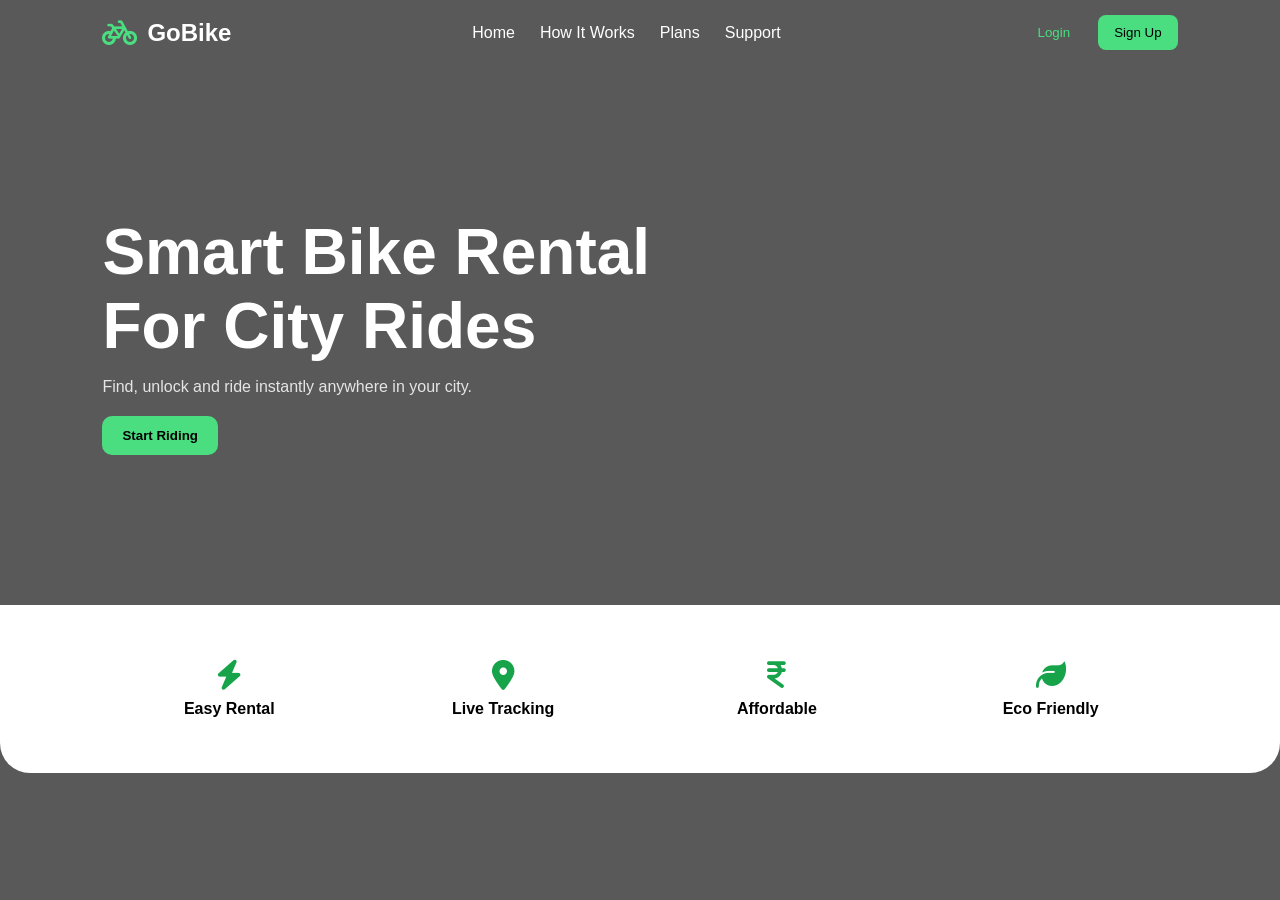
==== Index.html @ 446314be "first message" ====
<!DOCTYPE html>
<html lang="en">
<head>
<meta charset="UTF-8">
<meta name="viewport" content="width=device-width, initial-scale=1.0">

<title>GoBike</title>

<link rel="stylesheet" href="https://cdnjs.cloudflare.com/ajax/libs/font-awesome/6.5.0/css/all.min.css">

<style>

*{
    margin:0;
    padding:0;
    box-sizing:border-box;
}

html, body{
    height:100%;
    font-family:Arial, Helvetica, sans-serif;
}

/* BACKGROUND */
body{
    background:url("https://png.pngtree.com/thumb_back/fh260/background/20200802/pngtree-bike-trail-siluet-illustration-image_379913.jpg")
    no-repeat center center/cover;
    position:relative;
    color:white;
    overflow:hidden; 
}


body::before{
    content:"";
    position:absolute;
    top:0;
    left:0;
    width:100%;
    height:100%;
    background:rgba(0,0,0,0.65);
    z-index:0;
}


header, section{
    position:relative;
    z-index:1;
}


header{
    padding:15px 8%;
}

nav{
    display:flex;
    justify-content:space-between;
    align-items:center;
}

.logo{
    display:flex;
    align-items:center;
    gap:10px;
}

.logo i{
    color:#4ade80;
    font-size:28px;
}

.nav-links{
    display:flex;
    gap:25px;
}

.nav-links a{
    color:white;
    text-decoration:none;
}

.nav-links a:hover{
    color:#4ade80;
}

.nav-buttons{
    display:flex;
    gap:12px;
}

.nav-buttons button{
    padding:10px 16px;
    border:none;
    border-radius:8px;
    cursor:pointer;
}

.login-btn{
    background:transparent;
    border:1px solid #4ade80;
    color:#4ade80;
}

.signup-btn{
    background:#4ade80;
    color:black;
}


.hero{
    height:60vh;   
    display:flex;
    align-items:center;
    padding:0 8%;
}

.hero-content{
    max-width:600px;
}

.hero h1{
    font-size:clamp(2rem,5vw,4rem);
}

.hero p{
    margin-top:15px;
    color:#e5e5e5;
    font-size:16px;
}

.hero button{
    margin-top:20px;
    padding:12px 20px;
    border:none;
    border-radius:10px;
    background:#4ade80;
    color:black;
    font-weight:bold;
    cursor: pointer;
}


.features{
    background:white;
    color:black;
    padding:35px 8%;
    border-top-left-radius:0;
    border-top-right-radius:0;
    border-bottom-left-radius:30px;
    border-bottom-right-radius:30px;
}


.feature-grid{
    display:grid;
    grid-template-columns:repeat(4,1fr);
    gap:20px;
}


.feature-card{
    text-align:center;
    padding:20px;
    display:flex;
    flex-direction:column;
    align-items:center;
    justify-content:center;
    gap:10px;
     
}


.feature-card i{
    font-size:30px;
    color:#16a34a;
}

.feature-card h3{
    font-size:16px;
}


@media(max-width:900px){
    .feature-grid{
        grid-template-columns:repeat(2,1fr);
    }
}

@media(max-width:600px){
    nav{
        flex-direction:column;
        gap:10px;
    }

    .hero{
        text-align:center;
        justify-content:center;
    }

    .feature-grid{
        grid-template-columns:repeat(1,1fr);
    }
}

</style>
</head>

<body>

<header>
    <nav>

        <div class="logo">
            <i class="fa-solid fa-bicycle"></i>
            <h2>GoBike</h2>
        </div>

        <div class="nav-links">
            <a href="#">Home</a>
            <a href="#">How It Works</a>
            <a href="#">Plans</a>
            <a href="#">Support</a>
        </div>

        <div class="nav-buttons">
            <a href="login.html"><button class="login-btn">Login</button></a>
            <a href="signup.html"><button class="signup-btn">Sign Up</button></a>
        </div>

    </nav>
</header>

<section class="hero">
    <div class="hero-content">
        <h1>Smart Bike Rental For City Rides</h1>
        <p>Find, unlock and ride instantly anywhere in your city.</p>
        <a href="login.html"><button type="button">Start Riding</button></a>
    </div>
</section>

<section class="features">

    <div class="feature-grid">

        <div class="feature-card">
            <i class="fa-solid fa-bolt"></i>
            <h3>Easy Rental</h3>
        </div>

        <div class="feature-card">
            <i class="fa-solid fa-location-dot"></i>
            <h3>Live Tracking</h3>
        </div>

        <div class="feature-card">
            <i class="fa-solid fa-indian-rupee-sign"></i>
            <h3>Affordable</h3>
        </div>

        <div class="feature-card">
            <i class="fa-solid fa-leaf"></i>
            <h3>Eco Friendly</h3>
        </div>

    </div>

</section>

</body>
</html>
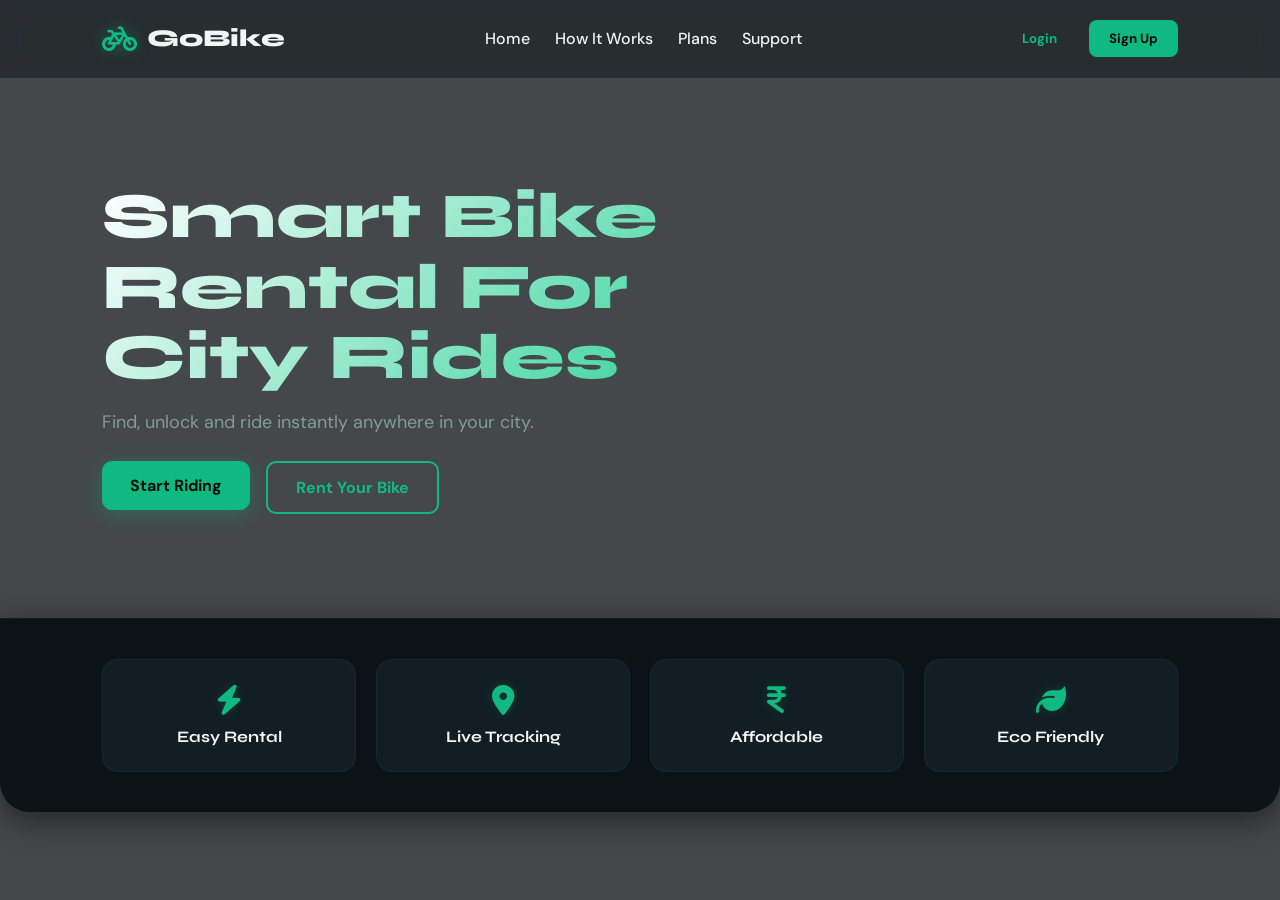
==== commit 25199143: "feat: Add dual portal system, owner dashboard, bike listing, notifications, and booking history" ====
--- a/Index.html
+++ b/Index.html
@@ -6,6 +6,7 @@
 
 <title>GoBike</title>
 
+<link rel="stylesheet" href="theme.css">
 <link rel="stylesheet" href="https://cdnjs.cloudflare.com/ajax/libs/font-awesome/6.5.0/css/all.min.css">
 
 <style>
@@ -18,7 +19,7 @@
 
 html, body{
     height:100%;
-    font-family:Arial, Helvetica, sans-serif;
+    font-family: var(--ff-body);
 }
 
 /* BACKGROUND */
@@ -26,7 +27,7 @@
     background:url("https://png.pngtree.com/thumb_back/fh260/background/20200802/pngtree-bike-trail-siluet-illustration-image_379913.jpg")
     no-repeat center center/cover;
     position:relative;
-    color:white;
+    color: var(--text);
     overflow:hidden; 
 }
 
@@ -38,7 +39,7 @@
     left:0;
     width:100%;
     height:100%;
-    background:rgba(0,0,0,0.65);
+    background: rgba(6, 11, 14, 0.75);
     z-index:0;
 }
 
@@ -50,7 +51,11 @@
 
 
 header{
-    padding:15px 8%;
+    padding: 20px 8%;
+    background: rgba(12, 19, 23, 0.5);
+    backdrop-filter: blur(12px);
+    -webkit-backdrop-filter: blur(12px);
+    border-bottom: 1px solid var(--border);
 }
 
 nav{
@@ -65,9 +70,15 @@
     gap:10px;
 }
 
+.logo h2 {
+    font-family: var(--ff-head);
+    font-weight: 800;
+}
+
 .logo i{
-    color:#4ade80;
+    color: var(--accent);
     font-size:28px;
+    filter: drop-shadow(0 0 8px rgba(16, 185, 129, 0.4));
 }
 
 .nav-links{
@@ -76,12 +87,14 @@
 }
 
 .nav-links a{
-    color:white;
+    color: var(--text);
     text-decoration:none;
+    font-weight: 500;
+    transition: color 0.3s ease;
 }
 
 .nav-links a:hover{
-    color:#4ade80;
+    color: var(--accent2);
 }
 
 .nav-buttons{
@@ -90,21 +103,35 @@
 }
 
 .nav-buttons button{
-    padding:10px 16px;
+    padding:10px 20px;
     border:none;
     border-radius:8px;
+    font-family: var(--ff-body);
+    font-weight: bold;
     cursor:pointer;
+    transition: all 0.3s ease;
 }
 
 .login-btn{
     background:transparent;
-    border:1px solid #4ade80;
-    color:#4ade80;
+    border:1px solid var(--accent);
+    color: var(--accent);
+}
+
+.login-btn:hover{
+    background: rgba(16, 185, 129, 0.1);
+    box-shadow: 0 0 15px rgba(16, 185, 129, 0.2);
 }
 
 .signup-btn{
-    background:#4ade80;
-    color:black;
+    background: var(--accent);
+    color: var(--bg);
+}
+
+.signup-btn:hover{
+    background: var(--accent2);
+    transform: translateY(-2px);
+    box-shadow: 0 4px 15px rgba(16, 185, 129, 0.4);
 }
 
 
@@ -120,35 +147,77 @@
 }
 
 .hero h1{
+    font-family: var(--ff-head);
     font-size:clamp(2rem,5vw,4rem);
+    font-weight: 800;
+    line-height: 1.1;
+    background: linear-gradient(135deg, #ffffff, var(--accent2));
+    -webkit-background-clip: text;
+    background-clip: text;
+    -webkit-text-fill-color: transparent;
 }
 
 .hero p{
     margin-top:15px;
-    color:#e5e5e5;
-    font-size:16px;
-}
-
-.hero button{
-    margin-top:20px;
-    padding:12px 20px;
-    border:none;
-    border-radius:10px;
-    background:#4ade80;
-    color:black;
-    font-weight:bold;
+    color: var(--muted);
+    font-size: 18px;
+    line-height: 1.5;
+}
+
+.hero-buttons {
+    display: flex;
+    gap: 16px;
+    margin-top: 25px;
+}
+
+.hero-buttons a {
+    text-decoration: none;
+}
+
+.cta-btn {
+    padding: 14px 28px;
+    border: none;
+    border-radius: 10px;
+    font-family: var(--ff-body);
+    font-size: 16px;
+    font-weight: bold;
     cursor: pointer;
+    transition: all 0.3s ease;
+}
+
+.primary-btn {
+    background: var(--accent);
+    color: var(--bg);
+    box-shadow: 0 4px 20px rgba(16, 185, 129, 0.3);
+}
+
+.primary-btn:hover {
+    background: var(--accent2);
+    transform: translateY(-2px);
+    box-shadow: var(--glow);
+}
+
+.secondary-btn {
+    background: transparent;
+    border: 2px solid var(--accent);
+    color: var(--accent);
+}
+
+.secondary-btn:hover {
+    background: rgba(16, 185, 129, 0.1);
+    transform: translateY(-2px);
+    box-shadow: 0 4px 15px rgba(16, 185, 129, 0.2);
 }
 
 
 .features{
-    background:white;
-    color:black;
-    padding:35px 8%;
-    border-top-left-radius:0;
-    border-top-right-radius:0;
+    background: var(--surface);
+    color: var(--text);
+    padding: 40px 8%;
+    border-top: 1px solid var(--border);
     border-bottom-left-radius:30px;
     border-bottom-right-radius:30px;
+    box-shadow: var(--shadow);
 }
 
 
@@ -161,23 +230,35 @@
 
 .feature-card{
     text-align:center;
-    padding:20px;
+    padding:25px 20px;
     display:flex;
     flex-direction:column;
     align-items:center;
     justify-content:center;
-    gap:10px;
-     
+    gap:12px;
+    background: var(--surface2);
+    border: 1px solid var(--border);
+    border-radius: var(--radius);
+    transition: all 0.3s ease;
+}
+
+.feature-card:hover{
+    transform: translateY(-5px);
+    border-color: var(--border-hover);
+    box-shadow: var(--shadow), 0 0 20px rgba(16, 185, 129, 0.05);
 }
 
 
 .feature-card i{
     font-size:30px;
-    color:#16a34a;
+    color: var(--accent);
+    filter: drop-shadow(0 0 5px rgba(16, 185, 129, 0.2));
 }
 
 .feature-card h3{
+    font-family: var(--ff-head);
     font-size:16px;
+    font-weight: 700;
 }
 
 
@@ -235,7 +316,10 @@
     <div class="hero-content">
         <h1>Smart Bike Rental For City Rides</h1>
         <p>Find, unlock and ride instantly anywhere in your city.</p>
-        <a href="login.html"><button type="button">Start Riding</button></a>
+        <div class="hero-buttons">
+            <a href="login.html"><button class="cta-btn primary-btn" type="button">Start Riding</button></a>
+            <a href="login.html?redirect=listbike.html"><button class="cta-btn secondary-btn" type="button">Rent Your Bike</button></a>
+        </div>
     </div>
 </section>
 
--- a/theme.css
+++ b/theme.css
@@ -0,0 +1,36 @@
+@import url('https://cdnjs.cloudflare.com/ajax/libs/font-awesome/6.5.0/css/all.min.css');
+@import url('https://fonts.googleapis.com/css2?family=Syne:wght@400;600;700;800&family=DM+Sans:ital,opsz,wght@0,9..40,300;0,9..40,400;0,9..40,500;1,9..40,300&display=swap');
+
+:root {
+    /* Base Color Palette (Emerald Eco-Cyber) */
+    --bg: #060b0e;
+    --surface: #0c1317;
+    --surface2: #121e24;
+    --surface3: #182830;
+    
+    /* Accents */
+    --accent: #10b981;        /* Emerald green */
+    --accent2: #34d399;       /* Mint green */
+    --accent-glow: rgba(16, 185, 129, 0.15);
+    
+    /* Semantic Colors */
+    --green: #10b981;
+    --red: #ef4444;
+    --amber: #f59e0b;
+    
+    /* Typography Colors */
+    --text: #f0f6f4;
+    --muted: #809c95;
+    
+    /* Layout Details */
+    --border: rgba(16, 185, 129, 0.08);
+    --border-hover: rgba(52, 211, 153, 0.25);
+    --radius: 16px;
+    --shadow: 0 8px 32px rgba(0, 0, 0, 0.5);
+    --glow: 0 0 40px var(--accent-glow);
+    --header-h: 130px;
+    
+    /* Fonts */
+    --ff-head: 'Syne', sans-serif;
+    --ff-body: 'DM Sans', sans-serif;
+}
